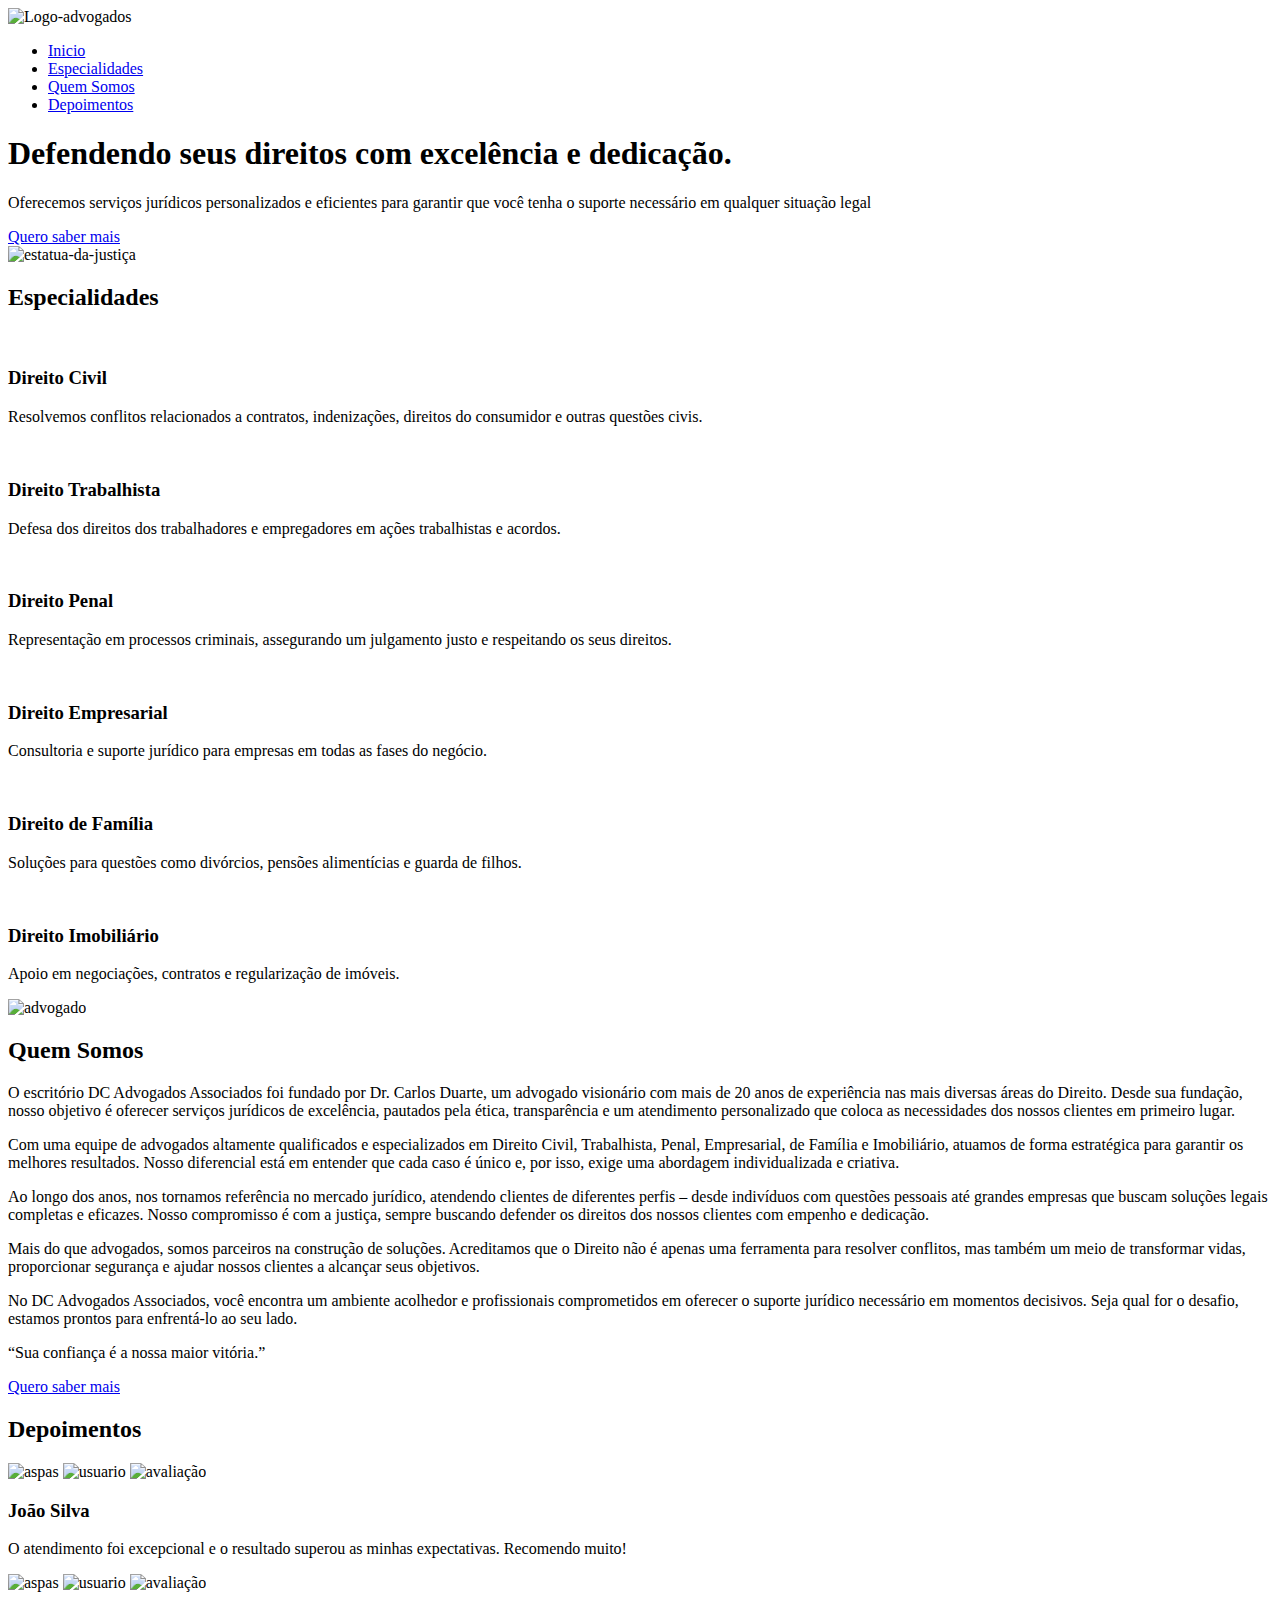
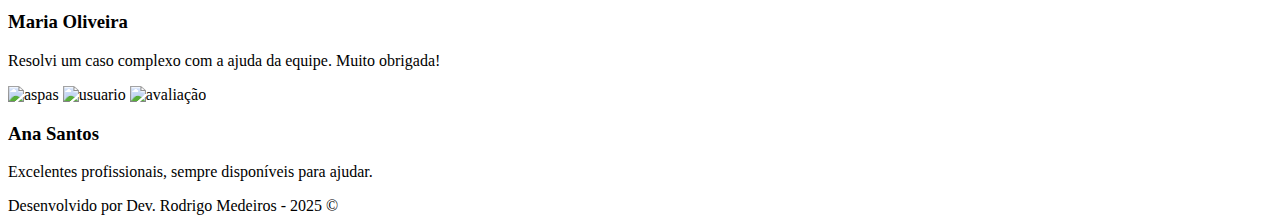
==== Ismael Barroso/gt-Advogados/index.html @ f167505b "Update index.html" ====
<!DOCTYPE html>
<html lang="pt-BR">
  <head>
    <meta charset="UTF-8" />
    <meta name="viewport" content="width=device-width, initial-scale=1.0" />
    <title>GT-Advogados</title>
    <link rel="preconnect" href="https://fonts.googleapis.com" />
    <link rel="preconnect" href="https://fonts.gstatic.com" crossorigin />
    <link
      href="https://fonts.googleapis.com/css2?family=Roboto:ital,wght@0,100..900;1,100..900&display=swap"
      rel="stylesheet"
    />
    <link rel="stylesheet" href="styles.css" />
  </head>
  <body>
    <!-- header - cabeçalho -->
    <header class="container-header-cabecalho">
      <div class="container-div-cabecalho">
        <img
          id="logo-advogados"
          src="assets/artes-para-projeto/logo.png"
          alt="Logo-advogados"
        />

        <nav class="container-nave-cabecalho">
          <ul class="container-ul-cabecalho">
            <li><a href="#">Inicio</a></li>
            <li><a href="#">Especialidades</a></li>
            <li><a href="#">Quem Somos</a></li>
            <li><a href="#">Depoimentos</a></li>
          </ul>
        </nav>
      </div>
    </header>

    <main>
      <!-- banner-principal -->
      <section class="container-section-banner-principal">
        <div class="container-div-banner-principal">
          <div class="container-div-textos-banner-principal">
            <h1>Defendendo seus direitos com excelência e dedicação.</h1>
            <p>
              Oferecemos serviços jurídicos personalizados e eficientes para
              garantir que você tenha o suporte necessário em qualquer situação
              legal
            </p>
            <a class="btn-wpp" href="#">Quero saber mais</a>
          </div>
          <img
            id="estatua-justica"
            src="assets/artes-para-projeto/justica.png"
            alt="estatua-da-justiça"
          />
        </div>
      </section>

      <!-- Especialidades -->
      <section class="container-section-div-especialidades">
        <div class="container-div-especialidades">
          <h2>Especialidades</h2>
          <div class="container-div-cardes-especialidades">
            <div class="card-especialidades">
              <!-- Card 01 -->
              <img src="assets/artes-para-projeto/balanca.png" alt="" />
              <h3>Direito Civil</h3>
              <p>
                Resolvemos conflitos relacionados a contratos, indenizações,
                direitos do consumidor e outras questões civis.
              </p>
            </div>

            <div class="card-especialidades">
              <!-- Card 02 -->
              <img src="assets/artes-para-projeto/balanca.png" alt="" />
              <h3>Direito Trabalhista</h3>
              <p>
                Defesa dos direitos dos trabalhadores e empregadores em ações
                trabalhistas e acordos.
              </p>
            </div>

            <div class="card-especialidades">
              <img src="assets/artes-para-projeto/balanca.png" alt="" />
              <h3>Direito Penal</h3>
              <p>
                Representação em processos criminais, assegurando um julgamento
                justo e respeitando os seus direitos.
              </p>
            </div>

            <div class="card-especialidades">
              <!-- Card 03 -->
              <img src="assets/artes-para-projeto/balanca.png" alt="" />
              <h3>Direito Empresarial</h3>
              <p>
                Consultoria e suporte jurídico para empresas em todas as fases
                do negócio.
              </p>
            </div>

            <div class="card-especialidades">
              <!-- Card 04 -->
              <img src="assets/artes-para-projeto/balanca.png" alt="" />
              <h3>Direito de Família</h3>
              <p>
                Soluções para questões como divórcios, pensões alimentícias e
                guarda de filhos.
              </p>
            </div>

            <div class="card-especialidades">
              <!-- Card 05 -->
              <img src="assets/artes-para-projeto/balanca.png" alt="" />
              <h3>Direito Imobiliário</h3>
              <p>Apoio em negociações, contratos e regularização de imóveis.</p>
            </div>
          </div>
        </div>
      </section>

      <!-- Quem-Somos -->
      <section class="container-section-quem-somos">
        <div class="container-div-quem-somos">
          <img
            id="foto-advogado"
            src="assets/artes-para-projeto/balanca.png"
            alt="advogado"
          />
          <h2>Quem Somos</h2>
          <article class="container-article-quem-somos">
            <!-- Depoimento 01 -->
            <p>
              O escritório DC Advogados Associados foi fundado por Dr. Carlos
              Duarte, um advogado visionário com mais de 20 anos de experiência
              nas mais diversas áreas do Direito. Desde sua fundação, nosso
              objetivo é oferecer serviços jurídicos de excelência, pautados
              pela ética, transparência e um atendimento personalizado que
              coloca as necessidades dos nossos clientes em primeiro lugar.
            </p>
            <!-- Depoimento 02 -->

            <p>
              Com uma equipe de advogados altamente qualificados e
              especializados em Direito Civil, Trabalhista, Penal, Empresarial,
              de Família e Imobiliário, atuamos de forma estratégica para
              garantir os melhores resultados. Nosso diferencial está em
              entender que cada caso é único e, por isso, exige uma abordagem
              individualizada e criativa.
            </p>
            <!-- Depoimento 03 -->

            <p>
              Ao longo dos anos, nos tornamos referência no mercado jurídico,
              atendendo clientes de diferentes perfis – desde indivíduos com
              questões pessoais até grandes empresas que buscam soluções legais
              completas e eficazes. Nosso compromisso é com a justiça, sempre
              buscando defender os direitos dos nossos clientes com empenho e
              dedicação.
            </p>
            <!-- Depoimento 04 -->

            <p>
              Mais do que advogados, somos parceiros na construção de soluções.
              Acreditamos que o Direito não é apenas uma ferramenta para
              resolver conflitos, mas também um meio de transformar vidas,
              proporcionar segurança e ajudar nossos clientes a alcançar seus
              objetivos.
            </p>
            <!-- Depoimento 05 -->

            <p>
              No DC Advogados Associados, você encontra um ambiente acolhedor e
              profissionais comprometidos em oferecer o suporte jurídico
              necessário em momentos decisivos. Seja qual for o desafio, estamos
              prontos para enfrentá-lo ao seu lado.
            </p>
            <p id="ultima-frase-quem-somos">
              “Sua confiança é a nossa maior vitória.”
            </p>
          </article>
          <a class="btn-wpp" href="#">Quero saber mais</a>
        </div>
      </section>

      <!-- Depoimentos -->
      <section class="container-section-depoimentos">
        <div class="container-div-depoimentos">
          <h2>Depoimentos</h2>
          <div class="container-cards-depoimentos">
            <div class="card-depoimentos">
              <!-- Card 01 -->
              <img
                class="aspas"
                src="assets/artes-para-projeto/aspas.png"
                alt="aspas"
              />
              <img
                class="usuario"
                src="assets/artes-para-projeto/usuario.png"
                alt="usuario"
              />
              <img
                class="estrelas"
                src="assets/artes-para-projeto/estrelas.png"
                alt="avaliação"
              />
              <h3>João Silva</h3>
              <p>
                O atendimento foi excepcional e o resultado superou as minhas
                expectativas. Recomendo muito!
              </p>
            </div>

            <div class="card-depoimentos">
              <!-- Card 02 -->
              <img
                class="aspas"
                src="assets/artes-para-projeto/aspas.png"
                alt="aspas"
              />
              <img
                class="usuario"
                src="assets/artes-para-projeto/usuario.png"
                alt="usuario"
              />
              <img
                class="estrelas"
                src="assets/artes-para-projeto/estrelas.png"
                alt="avaliação"
              />
              <h3>Maria Oliveira</h3>
              <p>
                Resolvi um caso complexo com a ajuda da equipe. Muito obrigada!
              </p>
            </div>

            <div class="card-depoimentos">
              <!-- Card 03 -->
              <img
                class="aspas"
                src="assets/artes-para-projeto/aspas.png"
                alt="aspas"
              />
              <img
                class="usuario"
                src="assets/artes-para-projeto/usuario.png"
                alt="usuario"
              />
              <img
                class="estrelas"
                src="assets/artes-para-projeto/estrelas.png"
                alt="avaliação"
              />
              <h3>Ana Santos</h3>
              <p>Excelentes profissionais, sempre disponíveis para ajudar.</p>
            </div>
          </div>
        </div>
      </section>
    </main>

    <!-- Rodapé - footer -->
    <footer>Desenvolvido por Dev. Rodrigo Medeiros - 2025 ©</footer>
  </body>
</html>
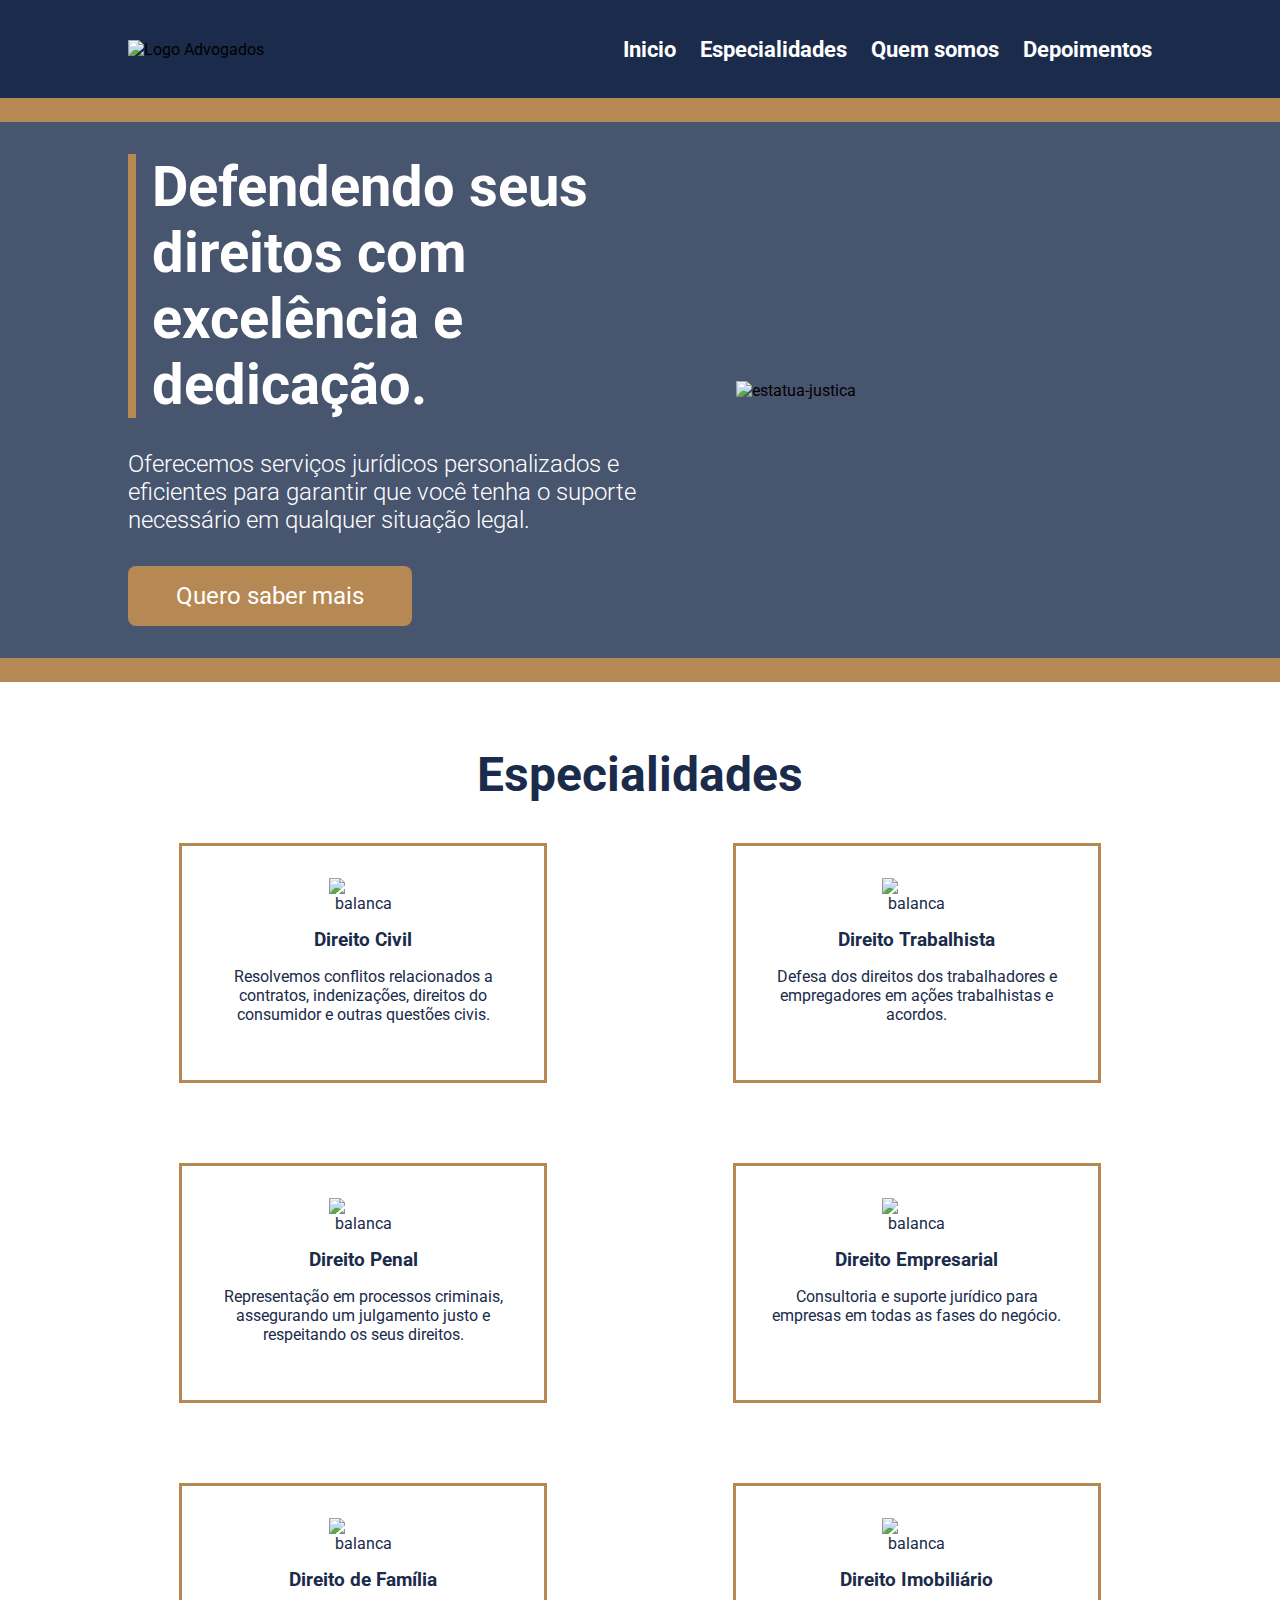
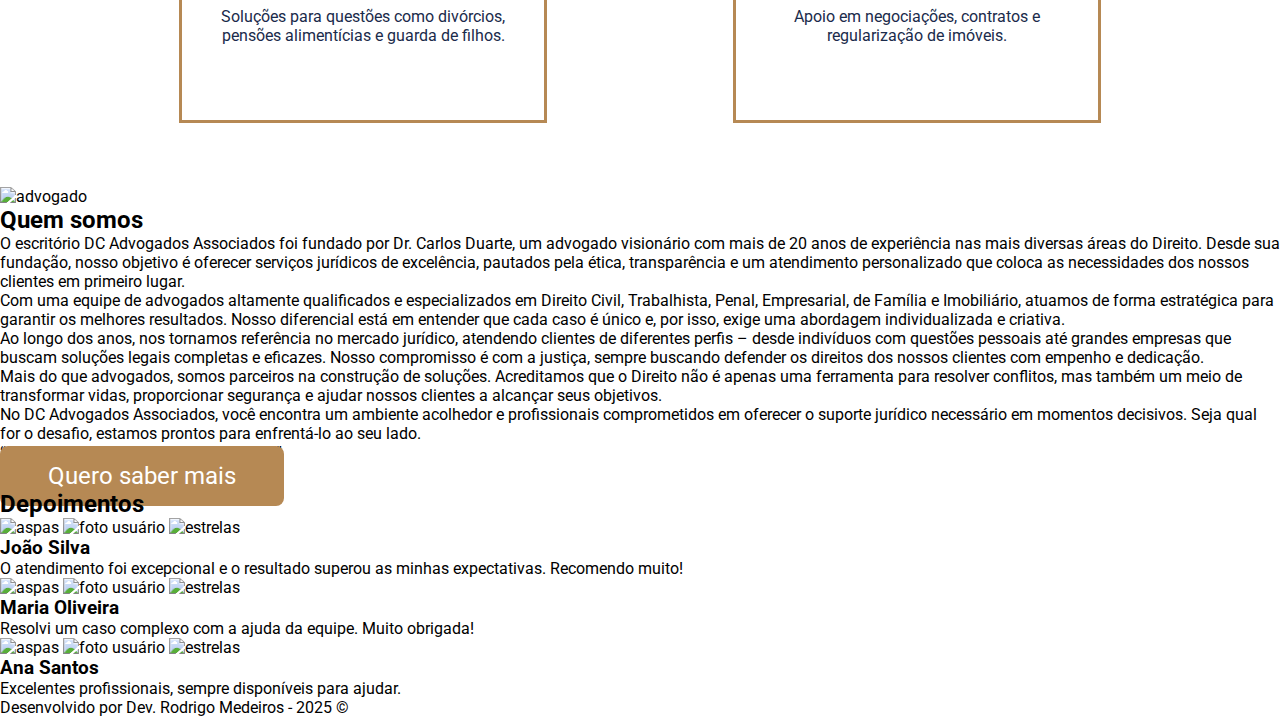
==== commit c5f56210: "Update index.html" ====
--- a/Ismael Barroso/gt-Advogados/index.html
+++ b/Ismael Barroso/gt-Advogados/index.html
@@ -16,18 +16,24 @@
     <!-- header - cabeçalho -->
     <header class="container-header-cabecalho">
       <div class="container-div-cabecalho">
-        <img
-          id="logo-advogados"
-          src="assets/artes-para-projeto/logo.png"
-          alt="Logo-advogados"
-        />
-
-        <nav class="container-nave-cabecalho">
+        <img id="logo-advogados" src="assets/logo.png" alt="Logo Advogados" />
+        <nav class="container-nav-cabecalho">
           <ul class="container-ul-cabecalho">
-            <li><a href="#">Inicio</a></li>
-            <li><a href="#">Especialidades</a></li>
-            <li><a href="#">Quem Somos</a></li>
-            <li><a href="#">Depoimentos</a></li>
+            <li>
+              <a href="#banner">Inicio</a>
+            </li>
+
+            <li>
+              <a href="#especialidades">Especialidades</a>
+            </li>
+
+            <li>
+              <a href="#quem-somos">Quem somos</a>
+            </li>
+
+            <li>
+              <a href="#Depoimentos">Depoimentos</a>
+            </li>
           </ul>
         </nav>
       </div>
@@ -35,33 +41,33 @@
 
     <main>
       <!-- banner-principal -->
-      <section class="container-section-banner-principal">
+      <section id="banner" class="container-section-banner-principal">
         <div class="container-div-banner-principal">
           <div class="container-div-textos-banner-principal">
             <h1>Defendendo seus direitos com excelência e dedicação.</h1>
             <p>
               Oferecemos serviços jurídicos personalizados e eficientes para
               garantir que você tenha o suporte necessário em qualquer situação
-              legal
+              legal.
             </p>
             <a class="btn-wpp" href="#">Quero saber mais</a>
           </div>
           <img
             id="estatua-justica"
-            src="assets/artes-para-projeto/justica.png"
-            alt="estatua-da-justiça"
+            src="assets/justica.png"
+            alt="estatua-justica"
           />
         </div>
       </section>
 
       <!-- Especialidades -->
-      <section class="container-section-div-especialidades">
+
+      <section id="especialidades" class="container-section-especialidades">
         <div class="container-div-especialidades">
           <h2>Especialidades</h2>
-          <div class="container-div-cardes-especialidades">
-            <div class="card-especialidades">
-              <!-- Card 01 -->
-              <img src="assets/artes-para-projeto/balanca.png" alt="" />
+          <div class="container-cards-especialidades">
+            <div class="card-especialidades">
+              <img src="assets/balanca.png" alt="balanca" />
               <h3>Direito Civil</h3>
               <p>
                 Resolvemos conflitos relacionados a contratos, indenizações,
@@ -70,8 +76,7 @@
             </div>
 
             <div class="card-especialidades">
-              <!-- Card 02 -->
-              <img src="assets/artes-para-projeto/balanca.png" alt="" />
+              <img src="assets/balanca.png" alt="balanca" />
               <h3>Direito Trabalhista</h3>
               <p>
                 Defesa dos direitos dos trabalhadores e empregadores em ações
@@ -80,7 +85,7 @@
             </div>
 
             <div class="card-especialidades">
-              <img src="assets/artes-para-projeto/balanca.png" alt="" />
+              <img src="assets/balanca.png" alt="balanca" />
               <h3>Direito Penal</h3>
               <p>
                 Representação em processos criminais, assegurando um julgamento
@@ -89,8 +94,7 @@
             </div>
 
             <div class="card-especialidades">
-              <!-- Card 03 -->
-              <img src="assets/artes-para-projeto/balanca.png" alt="" />
+              <img src="assets/balanca.png" alt="balanca" />
               <h3>Direito Empresarial</h3>
               <p>
                 Consultoria e suporte jurídico para empresas em todas as fases
@@ -99,8 +103,7 @@
             </div>
 
             <div class="card-especialidades">
-              <!-- Card 04 -->
-              <img src="assets/artes-para-projeto/balanca.png" alt="" />
+              <img src="assets/balanca.png" alt="balanca" />
               <h3>Direito de Família</h3>
               <p>
                 Soluções para questões como divórcios, pensões alimentícias e
@@ -109,8 +112,7 @@
             </div>
 
             <div class="card-especialidades">
-              <!-- Card 05 -->
-              <img src="assets/artes-para-projeto/balanca.png" alt="" />
+              <img src="assets/balanca.png" alt="balanca" />
               <h3>Direito Imobiliário</h3>
               <p>Apoio em negociações, contratos e regularização de imóveis.</p>
             </div>
@@ -118,17 +120,13 @@
         </div>
       </section>
 
-      <!-- Quem-Somos -->
-      <section class="container-section-quem-somos">
+      <!-- quem-somos -->
+
+      <section id="quem-somos" class="container-section-quem-somos">
         <div class="container-div-quem-somos">
-          <img
-            id="foto-advogado"
-            src="assets/artes-para-projeto/balanca.png"
-            alt="advogado"
-          />
-          <h2>Quem Somos</h2>
+          <img id="foto-advogado" src="assets/advogado.png" alt="advogado" />
+          <h2>Quem somos</h2>
           <article class="container-article-quem-somos">
-            <!-- Depoimento 01 -->
             <p>
               O escritório DC Advogados Associados foi fundado por Dr. Carlos
               Duarte, um advogado visionário com mais de 20 anos de experiência
@@ -137,8 +135,6 @@
               pela ética, transparência e um atendimento personalizado que
               coloca as necessidades dos nossos clientes em primeiro lugar.
             </p>
-            <!-- Depoimento 02 -->
-
             <p>
               Com uma equipe de advogados altamente qualificados e
               especializados em Direito Civil, Trabalhista, Penal, Empresarial,
@@ -147,8 +143,6 @@
               entender que cada caso é único e, por isso, exige uma abordagem
               individualizada e criativa.
             </p>
-            <!-- Depoimento 03 -->
-
             <p>
               Ao longo dos anos, nos tornamos referência no mercado jurídico,
               atendendo clientes de diferentes perfis – desde indivíduos com
@@ -157,8 +151,6 @@
               buscando defender os direitos dos nossos clientes com empenho e
               dedicação.
             </p>
-            <!-- Depoimento 04 -->
-
             <p>
               Mais do que advogados, somos parceiros na construção de soluções.
               Acreditamos que o Direito não é apenas uma ferramenta para
@@ -166,8 +158,6 @@
               proporcionar segurança e ajudar nossos clientes a alcançar seus
               objetivos.
             </p>
-            <!-- Depoimento 05 -->
-
             <p>
               No DC Advogados Associados, você encontra um ambiente acolhedor e
               profissionais comprometidos em oferecer o suporte jurídico
@@ -183,27 +173,18 @@
       </section>
 
       <!-- Depoimentos -->
-      <section class="container-section-depoimentos">
+      <section id="Depoimentos" class="container-section-depoimentos">
         <div class="container-div-depoimentos">
           <h2>Depoimentos</h2>
           <div class="container-cards-depoimentos">
             <div class="card-depoimentos">
-              <!-- Card 01 -->
-              <img
-                class="aspas"
-                src="assets/artes-para-projeto/aspas.png"
-                alt="aspas"
-              />
+              <img class="aspas" src="assets/aspas.png" alt="aspas" />
               <img
                 class="usuario"
-                src="assets/artes-para-projeto/usuario.png"
-                alt="usuario"
+                src="assets/usuario.png"
+                alt="foto usuário"
               />
-              <img
-                class="estrelas"
-                src="assets/artes-para-projeto/estrelas.png"
-                alt="avaliação"
-              />
+              <img class="estrelas" src="assets/estrelas.png" alt="estrelas" />
               <h3>João Silva</h3>
               <p>
                 O atendimento foi excepcional e o resultado superou as minhas
@@ -212,22 +193,13 @@
             </div>
 
             <div class="card-depoimentos">
-              <!-- Card 02 -->
-              <img
-                class="aspas"
-                src="assets/artes-para-projeto/aspas.png"
-                alt="aspas"
-              />
+              <img class="aspas" src="assets/aspas.png" alt="aspas" />
               <img
                 class="usuario"
-                src="assets/artes-para-projeto/usuario.png"
-                alt="usuario"
+                src="assets/usuario.png"
+                alt="foto usuário"
               />
-              <img
-                class="estrelas"
-                src="assets/artes-para-projeto/estrelas.png"
-                alt="avaliação"
-              />
+              <img class="estrelas" src="assets/estrelas.png" alt="estrelas" />
               <h3>Maria Oliveira</h3>
               <p>
                 Resolvi um caso complexo com a ajuda da equipe. Muito obrigada!
@@ -235,22 +207,13 @@
             </div>
 
             <div class="card-depoimentos">
-              <!-- Card 03 -->
-              <img
-                class="aspas"
-                src="assets/artes-para-projeto/aspas.png"
-                alt="aspas"
-              />
+              <img class="aspas" src="assets/aspas.png" alt="aspas" />
               <img
                 class="usuario"
-                src="assets/artes-para-projeto/usuario.png"
-                alt="usuario"
+                src="assets/usuario.png"
+                alt="foto usuário"
               />
-              <img
-                class="estrelas"
-                src="assets/artes-para-projeto/estrelas.png"
-                alt="avaliação"
-              />
+              <img class="estrelas" src="assets/estrelas.png" alt="estrelas" />
               <h3>Ana Santos</h3>
               <p>Excelentes profissionais, sempre disponíveis para ajudar.</p>
             </div>
@@ -260,6 +223,7 @@
     </main>
 
     <!-- Rodapé - footer -->
+
     <footer>Desenvolvido por Dev. Rodrigo Medeiros - 2025 ©</footer>
   </body>
 </html>
--- a/Ismael Barroso/gt-Advogados/styles.css
+++ b/Ismael Barroso/gt-Advogados/styles.css
@@ -0,0 +1,171 @@
+/* reset do css */
+* {
+  margin: 0;
+  padding: 0;
+  box-sizing: border-box;
+}
+
+body {
+  font-family: "Roboto", sans-serif;
+}
+
+/* header - cabeçalho */
+
+.container-header-cabecalho {
+  background-color: #1a2b4b;
+  border-bottom: 1.5rem solid #b68954;
+  display: flex;
+  justify-content: center;
+  padding: 2.25rem 0;
+}
+
+.container-div-cabecalho {
+  width: 80%;
+  display: flex;
+  flex-direction: row;
+  justify-content: space-between;
+  align-items: center;
+}
+
+.container-ul-cabecalho {
+  display: flex;
+  flex-direction: row;
+  gap: 1.5rem;
+  list-style: none;
+}
+
+.container-ul-cabecalho li a {
+  text-decoration: none;
+  color: white;
+  font-size: 1.4rem;
+  font-weight: bold;
+}
+
+.container-ul-cabecalho li a:hover {
+  color: #b68954;
+  border-top: 0.37rem solid #b68954;
+  border-bottom: 0.37rem solid #b68954;
+  padding: 0.5rem 0;
+  transition: 0.4s ease;
+}
+
+/* Banner principal */
+
+.container-section-banner-principal {
+  background-image: url("assets/banner1.png");
+  background-size: cover;
+  display: flex;
+  justify-content: center;
+  border-bottom: 1.5rem solid #b68954;
+  padding: 2rem 0;
+  position: relative;
+}
+
+.container-section-banner-principal::before {
+  content: "";
+  background-color: #1a2b4b;
+  width: 100%;
+  height: 100%;
+  position: absolute;
+  top: 0;
+  left: 0;
+  right: 0;
+  bottom: 0;
+  opacity: 0.8;
+}
+
+.container-div-banner-principal {
+  width: 80%;
+  display: flex;
+  flex-direction: row;
+  align-items: center;
+  justify-content: space-between;
+  flex-wrap: wrap;
+  z-index: 2;
+}
+
+.container-div-textos-banner-principal {
+  width: 50%;
+  display: flex;
+  flex-direction: column;
+  gap: 2rem;
+}
+
+.container-div-textos-banner-principal h1 {
+  color: white;
+  font-size: 3.5rem;
+  border-left: 0.5rem solid #b68954;
+  padding-left: 1rem;
+}
+
+.container-div-textos-banner-principal p {
+  color: white;
+  font-size: 1.5rem;
+  font-weight: 300;
+}
+
+.btn-wpp {
+  text-decoration: none;
+  color: white;
+  background-color: #b68954;
+  width: fit-content;
+  padding: 1rem 3rem;
+  font-size: 1.5rem;
+  border-radius: 0.5rem;
+  transition: 0.4s ease;
+}
+
+.btn-wpp:hover {
+  background-color: #b3926c;
+}
+
+#estatua-justica {
+  width: 26rem;
+}
+
+/* Especialidades */
+
+.container-section-especialidades {
+  display: flex;
+  justify-content: center;
+  padding: 4rem;
+}
+
+.container-div-especialidades {
+  width: 80%;
+  display: flex;
+  justify-content: center;
+  flex-direction: column;
+  align-items: center;
+  gap: 2.5rem;
+}
+
+.container-div-especialidades h2 {
+  font-size: 3rem;
+  color: #1a2b4b;
+}
+
+.container-cards-especialidades {
+  display: flex;
+  flex-direction: row;
+  justify-content: space-between;
+  flex-wrap: wrap;
+  gap: 5rem;
+}
+
+.card-especialidades {
+  border: 0.2rem solid #b68954;
+  width: 23rem;
+  height: 15rem;
+  display: flex;
+  flex-direction: column;
+  align-items: center;
+  text-align: center;
+  gap: 1rem;
+  padding: 2rem;
+  color: #1a2b4b;
+}
+
+.card-especialidades img {
+  width: 4.3rem;
+}
